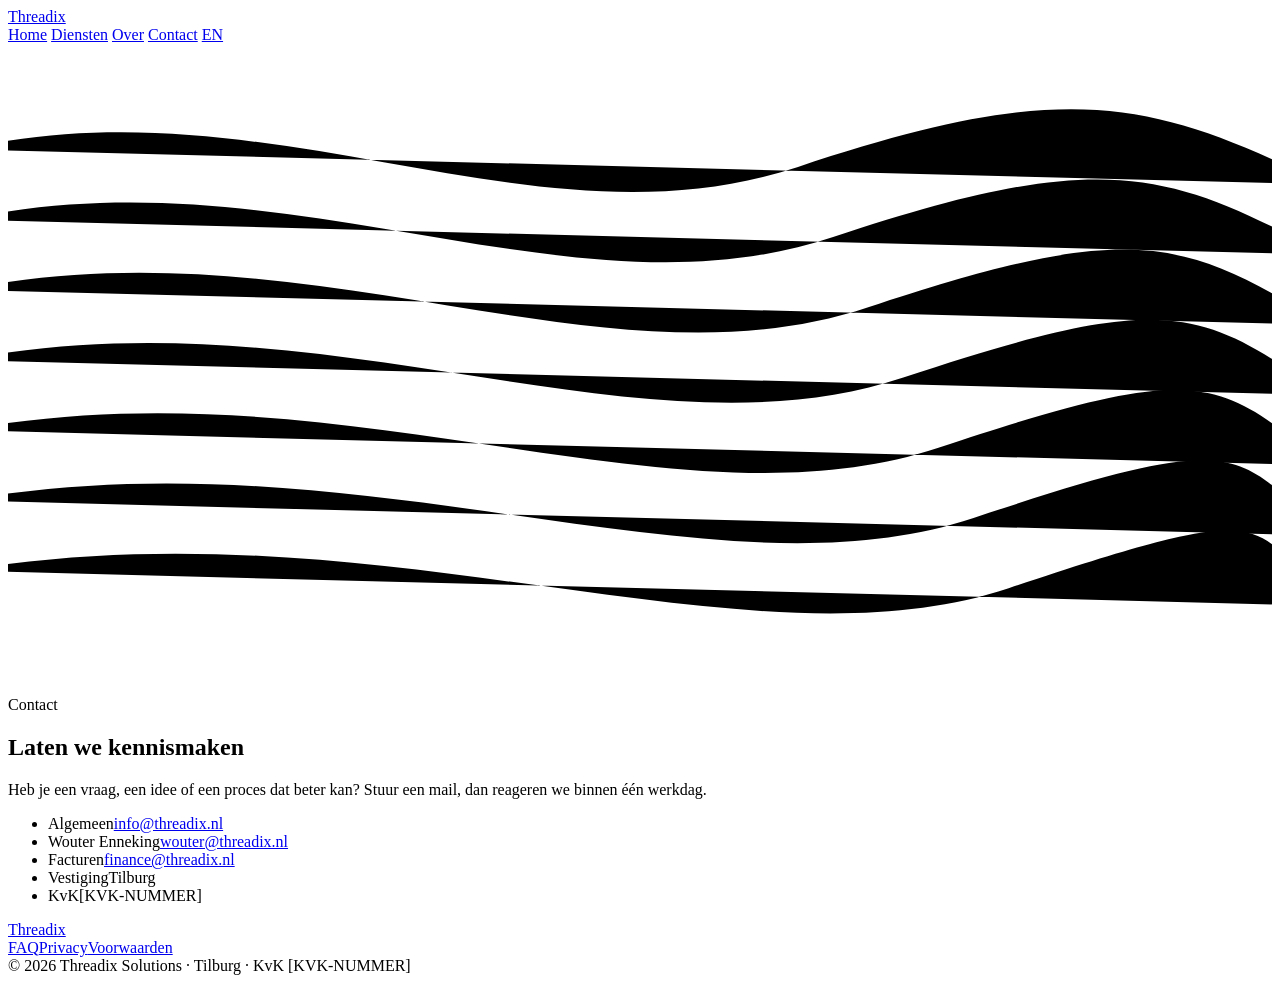
==== contact.html @ a922be13 "Add contact.html for Threadix Solutions" ====
<!doctype html>
<html lang="nl">
<head>
  <meta charset="utf-8">
  <meta name="viewport" content="width=device-width, initial-scale=1">
  <title>Contact – Threadix Solutions</title>
  <meta name="description" content="Neem contact op met Threadix Solutions in Tilburg.">
  <meta property="og:title" content="Contact – Threadix Solutions">
  <meta property="og:description" content="Neem contact op met Threadix Solutions in Tilburg.">
  <link rel="icon" href="favicon.svg" type="image/svg+xml">
  <link rel="stylesheet" href="style.css">
  <script src="site.js" defer></script>
</head>
<body>
  <header class="site-header">
    <div class="wrap">
      <a class="brand" href="index.html"><img src="mark-wit.svg" alt=""><span>Threadix</span></a>
      <nav class="nav" aria-label="Hoofdmenu">
        <a href="index.html">Home</a>
        <a href="diensten.html">Diensten</a>
        <a href="over.html">Over</a>
        <a href="contact.html" aria-current="page">Contact</a>
        <a class="lang" href="en-contact.html" hreflang="en" lang="en">EN</a>
      </nav>
    </div>
  </header>

  <main>
    <section class="hero small">
      <svg class="threads-bg" viewBox="0 0 1440 720" preserveAspectRatio="none" aria-hidden="true">
        <path d="M-50 120 C 300 40, 600 240, 900 140 S 1300 60, 1500 160"/>
        <path d="M-50 200 C 320 120, 640 320, 940 220 S 1320 140, 1500 240"/>
        <path d="M-50 280 C 340 200, 680 400, 980 300 S 1340 220, 1500 320"/>
        <path d="M-50 360 C 360 280, 720 480, 1020 380 S 1360 300, 1500 400"/>
        <path d="M-50 440 C 380 360, 760 560, 1060 460 S 1380 380, 1500 480"/>
        <path d="M-50 520 C 400 440, 800 640, 1100 540 S 1400 460, 1500 560"/>
        <path d="M-50 600 C 420 520, 840 720, 1140 620 S 1420 540, 1500 640"/>
      </svg>
      <div class="wrap">
        <div class="hero-text">
          <p class="eyebrow">Contact</p>
          <h1>Laten we kennismaken</h1>
          <p class="lead">Heb je een vraag, een idee of een proces dat beter kan? Stuur een mail, dan reageren we binnen één werkdag.</p>
          
        </div>
        
      </div>
    </section>

    <section class="soft">
      <div class="wrap">
        <div class="contact-card reveal">
          <ul class="contact-list">
            <li><span class="label">Algemeen</span><a href="mailto:info@threadix.nl">info@threadix.nl</a></li>
            <li><span class="label">Wouter Enneking</span><a href="mailto:wouter@threadix.nl">wouter@threadix.nl</a></li>
            <li><span class="label">Facturen</span><a href="mailto:finance@threadix.nl">finance@threadix.nl</a></li>
            <li><span class="label">Vestiging</span><span class="value">Tilburg</span></li>
            <li><span class="label">KvK</span><span class="value">[KVK-NUMMER]</span></li>
          </ul>
        </div>
      </div>
    </section>
  </main>

  <footer class="site-footer">
    <div class="wrap">
      <a class="brand" href="index.html"><img src="mark-wit.svg" alt=""><span>Threadix</span></a>
      <div class="footer-links"><a href="faq.html">FAQ</a><a href="privacy.html">Privacy</a><a href="voorwaarden.html">Voorwaarden</a></div>
      <span class="mono">© 2026 Threadix Solutions · Tilburg · KvK [KVK-NUMMER]</span>
    </div>
  </footer>
</body>
</html>
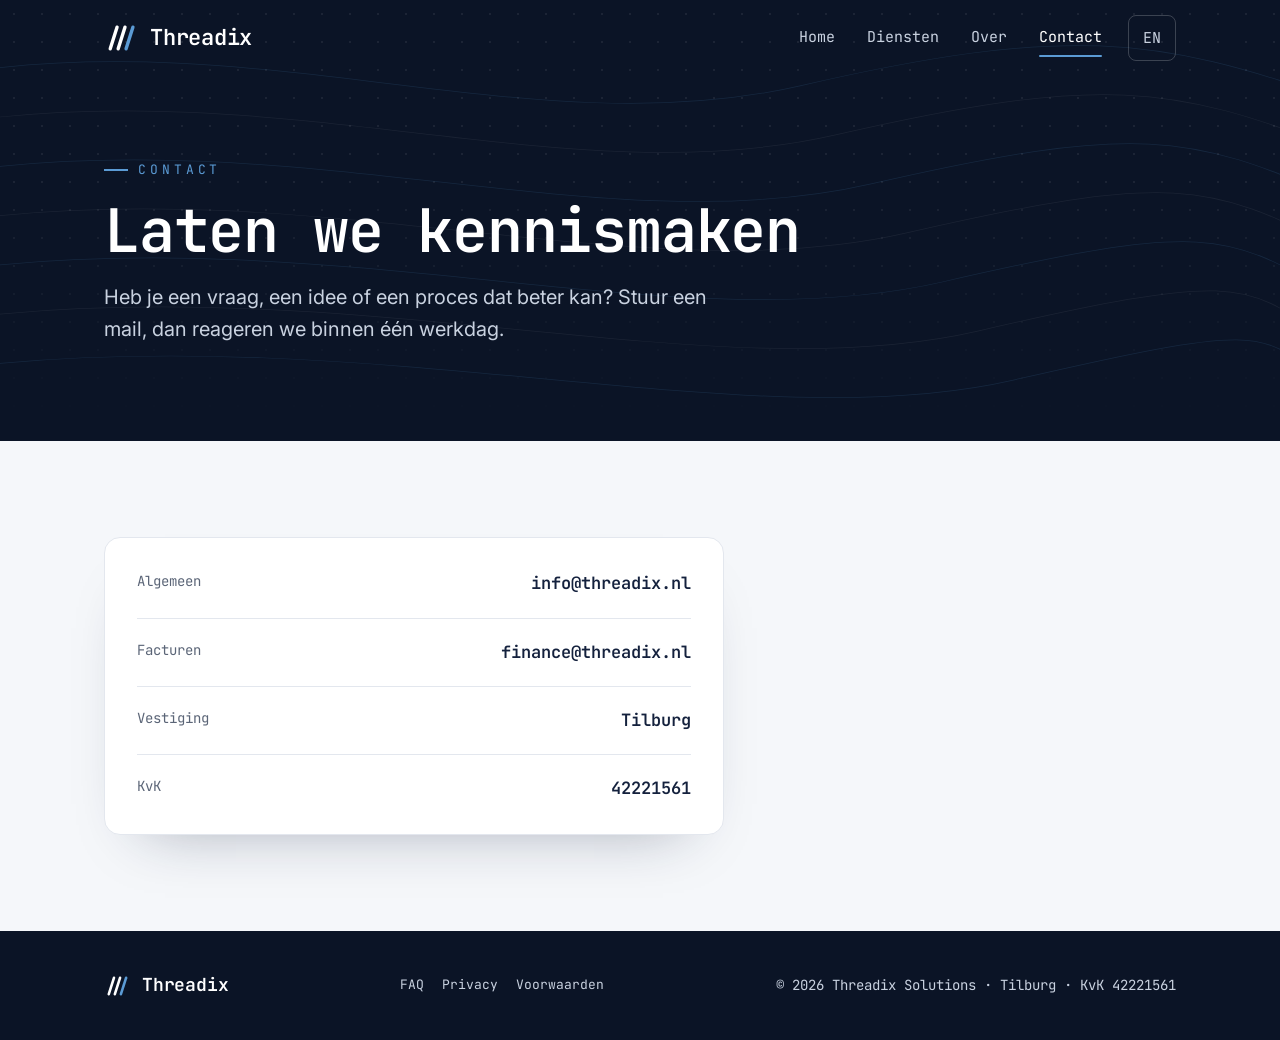
==== commit 7f7de8aa: "Update contact.html" ====
--- a/contact.html
+++ b/contact.html
@@ -52,10 +52,9 @@
         <div class="contact-card reveal">
           <ul class="contact-list">
             <li><span class="label">Algemeen</span><a href="mailto:info@threadix.nl">info@threadix.nl</a></li>
-            <li><span class="label">Wouter Enneking</span><a href="mailto:wouter@threadix.nl">wouter@threadix.nl</a></li>
             <li><span class="label">Facturen</span><a href="mailto:finance@threadix.nl">finance@threadix.nl</a></li>
             <li><span class="label">Vestiging</span><span class="value">Tilburg</span></li>
-            <li><span class="label">KvK</span><span class="value">[KVK-NUMMER]</span></li>
+            <li><span class="label">KvK</span><span class="value">42221561</span></li>
           </ul>
         </div>
       </div>
@@ -66,7 +65,7 @@
     <div class="wrap">
       <a class="brand" href="index.html"><img src="mark-wit.svg" alt=""><span>Threadix</span></a>
       <div class="footer-links"><a href="faq.html">FAQ</a><a href="privacy.html">Privacy</a><a href="voorwaarden.html">Voorwaarden</a></div>
-      <span class="mono">© 2026 Threadix Solutions · Tilburg · KvK [KVK-NUMMER]</span>
+      <span class="mono">© 2026 Threadix Solutions · Tilburg · KvK 42221561</span>
     </div>
   </footer>
 </body>
--- a/style.css
+++ b/style.css
@@ -0,0 +1,235 @@
+@import url('https://fonts.googleapis.com/css2?family=Inter:wght@400;500&family=JetBrains+Mono:wght@500;600&display=swap');
+
+:root {
+  --navy: #14213D;
+  --navy-deep: #0B1426;
+  --steel: #3A6EA5;
+  --steel-light: #5B9BD5;
+  --ink: #1B2433;
+  --muted: #5B6577;
+  --line: #E3E7EE;
+  --bg: #FFFFFF;
+  --bg-soft: #F5F7FA;
+  --on-dark: #C9D2E0;
+  --mono: 'JetBrains Mono', ui-monospace, monospace;
+  --sans: 'Inter', system-ui, sans-serif;
+}
+
+* { box-sizing: border-box; }
+html { scroll-behavior: smooth; }
+body { margin: 0; font-family: var(--sans); color: var(--ink); background: var(--bg); line-height: 1.6; font-size: 17px; }
+img { max-width: 100%; display: block; }
+a { color: var(--steel); }
+a:hover { color: var(--navy); }
+.wrap { max-width: 1120px; margin: 0 auto; padding: 0 24px; position: relative; }
+
+/* Header */
+.site-header { position: fixed; inset: 0 0 auto 0; z-index: 20; transition: background .3s, border-color .3s; border-bottom: 1px solid transparent; }
+.site-header.scrolled { background: rgba(11, 20, 38, .82); backdrop-filter: blur(12px); -webkit-backdrop-filter: blur(12px); border-bottom-color: rgba(255,255,255,.08); }
+.site-header .wrap { display: flex; align-items: center; justify-content: space-between; gap: 24px; min-height: 76px; flex-wrap: wrap; }
+.brand { display: flex; align-items: center; gap: 12px; text-decoration: none; color: #fff; }
+.brand img { width: 34px; height: 34px; }
+.brand span { font-family: var(--mono); font-weight: 600; font-size: 22px; letter-spacing: -0.01em; }
+.nav { display: flex; gap: 4px; flex-wrap: wrap; }
+.nav a { font-family: var(--mono); font-size: 15px; text-decoration: none; color: var(--on-dark); padding: 10px 14px; border-radius: 8px; position: relative; }
+.nav a:hover { color: #fff; background: rgba(255,255,255,.06); }
+.nav a[aria-current="page"] { color: #fff; }
+.nav a[aria-current="page"]::after { content: ""; position: absolute; left: 14px; right: 14px; bottom: 4px; height: 2px; background: var(--steel-light); border-radius: 2px; }
+
+/* Type */
+h1, h2, h3 { font-family: var(--mono); color: var(--navy); line-height: 1.15; letter-spacing: -0.02em; margin: 0 0 16px; }
+h1 { font-size: clamp(36px, 5.4vw, 60px); font-weight: 600; }
+h2 { font-size: clamp(26px, 3.2vw, 36px); font-weight: 600; }
+h3 { font-size: 20px; font-weight: 600; }
+p { margin: 0 0 16px; }
+.lead { font-size: 20px; color: var(--muted); max-width: 640px; }
+.eyebrow { font-family: var(--mono); font-size: 13px; letter-spacing: 0.3em; text-transform: uppercase; color: var(--steel); margin-bottom: 16px; display: inline-flex; align-items: center; gap: 10px; }
+.eyebrow::before { content: ""; width: 24px; height: 2px; background: currentColor; }
+.accent { color: var(--steel-light); }
+
+/* Sections */
+section { padding: 96px 0; position: relative; }
+.soft { background: var(--bg-soft); }
+
+/* Dark hero */
+.hero { background: var(--navy-deep); color: #fff; padding: 168px 0 112px; overflow: hidden; isolation: isolate; }
+.hero::before { content: ""; position: absolute; inset: 0; background-image: radial-gradient(rgba(255,255,255,.07) 1px, transparent 1px); background-size: 28px 28px; z-index: -2; mask-image: linear-gradient(to bottom, #000 40%, transparent); -webkit-mask-image: linear-gradient(to bottom, #000 40%, transparent); }
+.hero h1 { color: #fff; }
+.hero .lead { color: var(--on-dark); }
+.hero .eyebrow { color: var(--steel-light); }
+.hero .wrap { display: flex; align-items: center; justify-content: space-between; gap: 48px; flex-wrap: wrap; }
+.hero-text { flex: 1 1 520px; }
+.hero-art { flex: 0 0 340px; width: 340px; }
+.hero-art svg { width: 100%; height: auto; display: block; }
+.hero.small { padding: 152px 0 80px; }
+
+.threads-bg { position: absolute; inset: 0; width: 100%; height: 100%; z-index: -1; opacity: .9; }
+.threads-bg path { fill: none; stroke: rgba(91,155,213,.16); stroke-width: 1.2; animation: drift 14s ease-in-out infinite alternate; }
+.threads-bg path:nth-child(2n) { animation-duration: 18s; stroke: rgba(255,255,255,.07); }
+.threads-bg path:nth-child(3n) { animation-duration: 22s; }
+@keyframes drift { from { transform: translateY(-14px); } to { transform: translateY(14px); } }
+
+.draw line { stroke-dasharray: 100; stroke-dashoffset: 100; animation: draw 1.2s cubic-bezier(.6,.1,.2,1) forwards; }
+.draw line:nth-child(2) { animation-delay: .25s; }
+.draw line:nth-child(3) { animation-delay: .5s; }
+@keyframes draw { to { stroke-dashoffset: 0; } }
+.pulse { animation: pulse 3.2s ease-in-out 1.8s infinite; transform-origin: center; }
+@keyframes pulse { 0%,100% { opacity: 1; } 50% { opacity: .55; } }
+
+/* Buttons */
+.btn { display: inline-flex; align-items: center; gap: 10px; font-family: var(--mono); font-size: 15px; font-weight: 600; text-decoration: none; padding: 14px 22px; border-radius: 10px; min-height: 48px; transition: transform .2s, background .2s, border-color .2s, box-shadow .2s; }
+.btn .arrow { transition: transform .2s; }
+.btn:hover .arrow { transform: translateX(4px); }
+.btn-primary { background: var(--steel); color: #fff; box-shadow: 0 8px 24px -10px rgba(58,110,165,.8); }
+.btn-primary:hover { background: #2F5C8C; color: #fff; transform: translateY(-1px); }
+.btn-ghost { color: #fff; border: 1px solid rgba(255,255,255,.22); }
+.btn-ghost:hover { border-color: #fff; color: #fff; }
+.btn-dark { background: var(--navy); color: #fff; }
+.btn-dark:hover { background: var(--navy-deep); color: #fff; }
+.actions { display: flex; gap: 12px; flex-wrap: wrap; margin-top: 36px; }
+
+/* Tag strip */
+.tags { display: flex; gap: 10px; flex-wrap: wrap; margin-top: 40px; padding: 0; list-style: none; }
+.tags li { font-family: var(--mono); font-size: 13px; color: var(--on-dark); border: 1px solid rgba(255,255,255,.14); border-radius: 999px; padding: 6px 14px; }
+
+/* Grid + cards */
+.grid { display: grid; grid-template-columns: repeat(auto-fit, minmax(260px, 1fr)); gap: 24px; margin-top: 48px; }
+.card { background: #fff; border: 1px solid var(--line); border-radius: 14px; padding: 32px 28px; position: relative; overflow: hidden; transition: transform .25s, box-shadow .25s, border-color .25s; }
+.card::before { content: ""; position: absolute; left: 0; top: 0; height: 3px; width: 0; background: linear-gradient(90deg, var(--navy), var(--steel-light)); transition: width .4s; }
+.card:hover { transform: translateY(-4px); box-shadow: 0 20px 40px -24px rgba(20,33,61,.35); border-color: #CFD6E2; }
+.card:hover::before { width: 100%; }
+.card p { color: var(--muted); margin: 0; }
+.card .icon { width: 44px; height: 44px; border-radius: 10px; background: var(--bg-soft); display: grid; place-items: center; margin-bottom: 20px; color: var(--steel); }
+.card .num { font-family: var(--mono); font-size: 13px; color: var(--steel); position: absolute; right: 24px; top: 28px; }
+
+/* Split feature */
+.split { display: flex; gap: 56px; align-items: center; flex-wrap: wrap; }
+.split > * { flex: 1 1 420px; min-width: 0; }
+.screen { background: var(--navy-deep); border-radius: 16px; padding: 20px; box-shadow: 0 30px 60px -30px rgba(11,20,38,.6); }
+.screen-bar { display: flex; gap: 6px; margin-bottom: 16px; }
+.screen-bar span { width: 10px; height: 10px; border-radius: 50%; background: rgba(255,255,255,.18); }
+.screen-grid { display: grid; grid-template-columns: repeat(3, minmax(0, 1fr)); gap: 12px; }
+.tile { background: rgba(255,255,255,.05); border: 1px solid rgba(255,255,255,.07); border-radius: 10px; padding: 14px; min-height: 84px; }
+.tile .bar { height: 8px; border-radius: 4px; background: rgba(255,255,255,.12); margin-bottom: 10px; }
+.tile .bar.w60 { width: 60%; } .tile .bar.w40 { width: 40%; } .tile .bar.w80 { width: 80%; }
+.tile.wide { grid-column: span 2; }
+.tile.accent-tile { background: rgba(58,110,165,.25); border-color: rgba(91,155,213,.35); }
+.spark { display: flex; align-items: flex-end; gap: 6px; height: 64px; margin-top: 8px; }
+.spark i { flex: 1; background: var(--steel-light); border-radius: 3px 3px 0 0; opacity: .85; animation: grow 1.4s ease-out both; transform-origin: bottom; }
+@keyframes grow { from { transform: scaleY(0); } to { transform: scaleY(1); } }
+.status { display: inline-flex; align-items: center; gap: 6px; font-family: var(--mono); font-size: 11px; color: var(--on-dark); }
+.status::before { content: ""; width: 8px; height: 8px; border-radius: 50%; background: #34D399; box-shadow: 0 0 0 0 rgba(52,211,153,.6); animation: ping 2s infinite; }
+@keyframes ping { 0% { box-shadow: 0 0 0 0 rgba(52,211,153,.6); } 100% { box-shadow: 0 0 0 10px rgba(52,211,153,0); } }
+.check { list-style: none; padding: 0; margin: 24px 0 0; display: grid; gap: 12px; }
+.check li { display: flex; gap: 12px; align-items: flex-start; color: var(--muted); }
+.check li::before { content: ""; flex: 0 0 20px; height: 20px; margin-top: 3px; border-radius: 6px; background: var(--steel) url("data:image/svg+xml,%3Csvg xmlns='http://www.w3.org/2000/svg' viewBox='0 0 20 20'%3E%3Cpath d='M5 10.5l3 3 7-7' fill='none' stroke='white' stroke-width='2.2' stroke-linecap='round' stroke-linejoin='round'/%3E%3C/svg%3E") center/16px no-repeat; }
+
+/* Steps */
+.steps { list-style: none; padding: 0; margin: 48px 0 0; display: grid; grid-template-columns: repeat(auto-fit, minmax(220px, 1fr)); gap: 24px; counter-reset: s; position: relative; }
+.steps li { padding-top: 28px; counter-increment: s; position: relative; }
+.steps li::before { content: "0" counter(s); font-family: var(--mono); font-size: 13px; color: #fff; background: var(--navy); width: 40px; height: 40px; border-radius: 50%; display: grid; place-items: center; margin-bottom: 18px; position: relative; z-index: 1; }
+.steps li::after { content: ""; position: absolute; top: 48px; left: 40px; right: -24px; height: 2px; background: repeating-linear-gradient(90deg, var(--line) 0 8px, transparent 8px 14px); }
+.steps li:last-child::after { display: none; }
+.steps li:last-child::before { background: var(--steel); }
+.steps p { color: var(--muted); margin: 0; }
+
+/* Service blocks */
+.service { display: flex; gap: 48px; flex-wrap: wrap; padding: 48px 0; border-top: 1px solid var(--line); }
+.service:first-of-type { border-top: 0; }
+.service h2 { flex: 1 1 280px; font-size: 26px; display: flex; gap: 14px; align-items: baseline; }
+.service h2 small { font-size: 14px; color: var(--steel); font-weight: 500; }
+.service .body { flex: 2 1 480px; }
+.service ul { padding-left: 20px; margin: 0; color: var(--muted); }
+.service li { margin-bottom: 8px; }
+
+/* Contact */
+.contact-card { background: #fff; border: 1px solid var(--line); border-radius: 16px; padding: 12px 32px; max-width: 620px; box-shadow: 0 30px 60px -40px rgba(20,33,61,.4); }
+.contact-list { list-style: none; padding: 0; margin: 0; }
+.contact-list li { display: flex; justify-content: space-between; gap: 16px; flex-wrap: wrap; border-bottom: 1px solid var(--line); padding: 20px 0; }
+.contact-list li:last-child { border-bottom: 0; }
+.contact-list .label { font-family: var(--mono); font-size: 14px; color: var(--muted); }
+.contact-list a, .contact-list .value { font-family: var(--mono); font-weight: 600; color: var(--navy); text-decoration: none; }
+.contact-list a:hover { color: var(--steel); }
+
+/* CTA band */
+.cta { background: var(--navy); color: #fff; overflow: hidden; isolation: isolate; }
+.cta::after { content: ""; position: absolute; right: -60px; top: -40px; width: 360px; height: 360px; background: url("mark-wit.svg") center/contain no-repeat; opacity: .06; z-index: -1; transform: rotate(-8deg); }
+.cta h2 { color: #fff; }
+.cta p { color: var(--on-dark); }
+.cta .wrap { display: flex; align-items: center; justify-content: space-between; gap: 32px; flex-wrap: wrap; }
+
+/* Footer */
+.site-footer { background: var(--navy-deep); padding: 40px 0; font-size: 14px; color: var(--on-dark); }
+.site-footer .wrap { display: flex; justify-content: space-between; gap: 16px; flex-wrap: wrap; align-items: center; }
+.site-footer .mono { font-family: var(--mono); }
+.site-footer .brand span { font-size: 18px; }
+.site-footer .brand img { width: 26px; height: 26px; }
+
+
+/* Language switch */
+.lang { font-family: var(--mono); font-size: 13px; color: var(--on-dark); text-decoration: none; border: 1px solid rgba(255,255,255,.2); border-radius: 6px; padding: 6px 10px; margin-left: 8px; }
+.lang:hover { color: #fff; border-color: #fff; }
+
+/* Prose pages (privacy, terms) */
+.prose { max-width: 760px; }
+.prose h2 { font-size: 22px; margin-top: 40px; }
+.prose p, .prose li { color: var(--ink); }
+.prose ul { padding-left: 20px; }
+.prose .muted { color: var(--muted); font-size: 15px; }
+
+/* FAQ */
+.faq { max-width: 820px; margin-top: 40px; }
+.faq details { border-bottom: 1px solid var(--line); padding: 20px 0; }
+.faq summary { font-family: var(--mono); font-weight: 600; color: var(--navy); cursor: pointer; list-style: none; display: flex; justify-content: space-between; gap: 16px; font-size: 17px; }
+.faq summary::-webkit-details-marker { display: none; }
+.faq summary::after { content: "+"; color: var(--steel); font-size: 22px; line-height: 1; transition: transform .2s; }
+.faq details[open] summary::after { transform: rotate(45deg); }
+.faq details p { margin: 14px 0 0; color: var(--muted); }
+
+/* Case */
+.case { background: #fff; border: 1px solid var(--line); border-radius: 16px; overflow: hidden; display: flex; flex-wrap: wrap; }
+.case .case-side { background: var(--navy-deep); color: #fff; padding: 36px; flex: 1 1 300px; }
+.case .case-side h3 { color: #fff; }
+.case .case-side p { color: var(--on-dark); }
+.case .case-body { padding: 36px; flex: 2 1 420px; }
+.case dl { display: grid; grid-template-columns: repeat(auto-fit, minmax(180px, 1fr)); gap: 20px; margin: 0; }
+.case dt { font-family: var(--mono); font-size: 13px; color: var(--steel); margin-bottom: 6px; }
+.case dd { margin: 0; color: var(--muted); }
+.tag-dark { display: inline-block; font-family: var(--mono); font-size: 12px; color: var(--steel-light); border: 1px solid rgba(91,155,213,.4); border-radius: 999px; padding: 4px 12px; margin-bottom: 16px; }
+
+/* About */
+.about-grid { display: flex; gap: 56px; flex-wrap: wrap; align-items: flex-start; }
+.about-grid > * { flex: 1 1 380px; min-width: 0; }
+.fact { border-left: 3px solid var(--steel); padding-left: 18px; margin-bottom: 24px; }
+.fact strong { font-family: var(--mono); color: var(--navy); display: block; margin-bottom: 4px; }
+.fact span { color: var(--muted); }
+
+/* 404 */
+.notfound { min-height: 70vh; display: flex; align-items: center; }
+
+/* Footer links */
+.footer-links { display: flex; gap: 18px; flex-wrap: wrap; }
+.footer-links a { color: var(--on-dark); text-decoration: none; font-family: var(--mono); font-size: 13px; }
+.footer-links a:hover { color: #fff; }
+
+/* Reveal */
+.reveal { opacity: 0; transform: translateY(24px); transition: opacity .7s ease, transform .7s ease; }
+.reveal.in { opacity: 1; transform: none; }
+
+@media (max-width: 720px) {
+  section { padding: 64px 0; }
+  .site-header { background: rgba(11, 20, 38, .92); backdrop-filter: blur(12px); -webkit-backdrop-filter: blur(12px); }
+  .site-header .wrap { min-height: 60px; padding-top: 8px; padding-bottom: 8px; gap: 4px; }
+  .nav { flex-wrap: nowrap; overflow-x: auto; width: 100%; margin: 0 -10px; }
+  .nav a { padding: 10px; white-space: nowrap; }
+  .hero, .hero.small { padding: 150px 0 64px; }
+  .hero-art { display: none; }
+  .steps li::after { display: none; }
+  .contact-card { padding: 4px 20px; }
+}
+
+@media (prefers-reduced-motion: reduce) {
+  *, *::before, *::after { animation: none !important; transition: none !important; }
+  .draw line { stroke-dashoffset: 0; }
+  .reveal { opacity: 1; transform: none; }
+}
